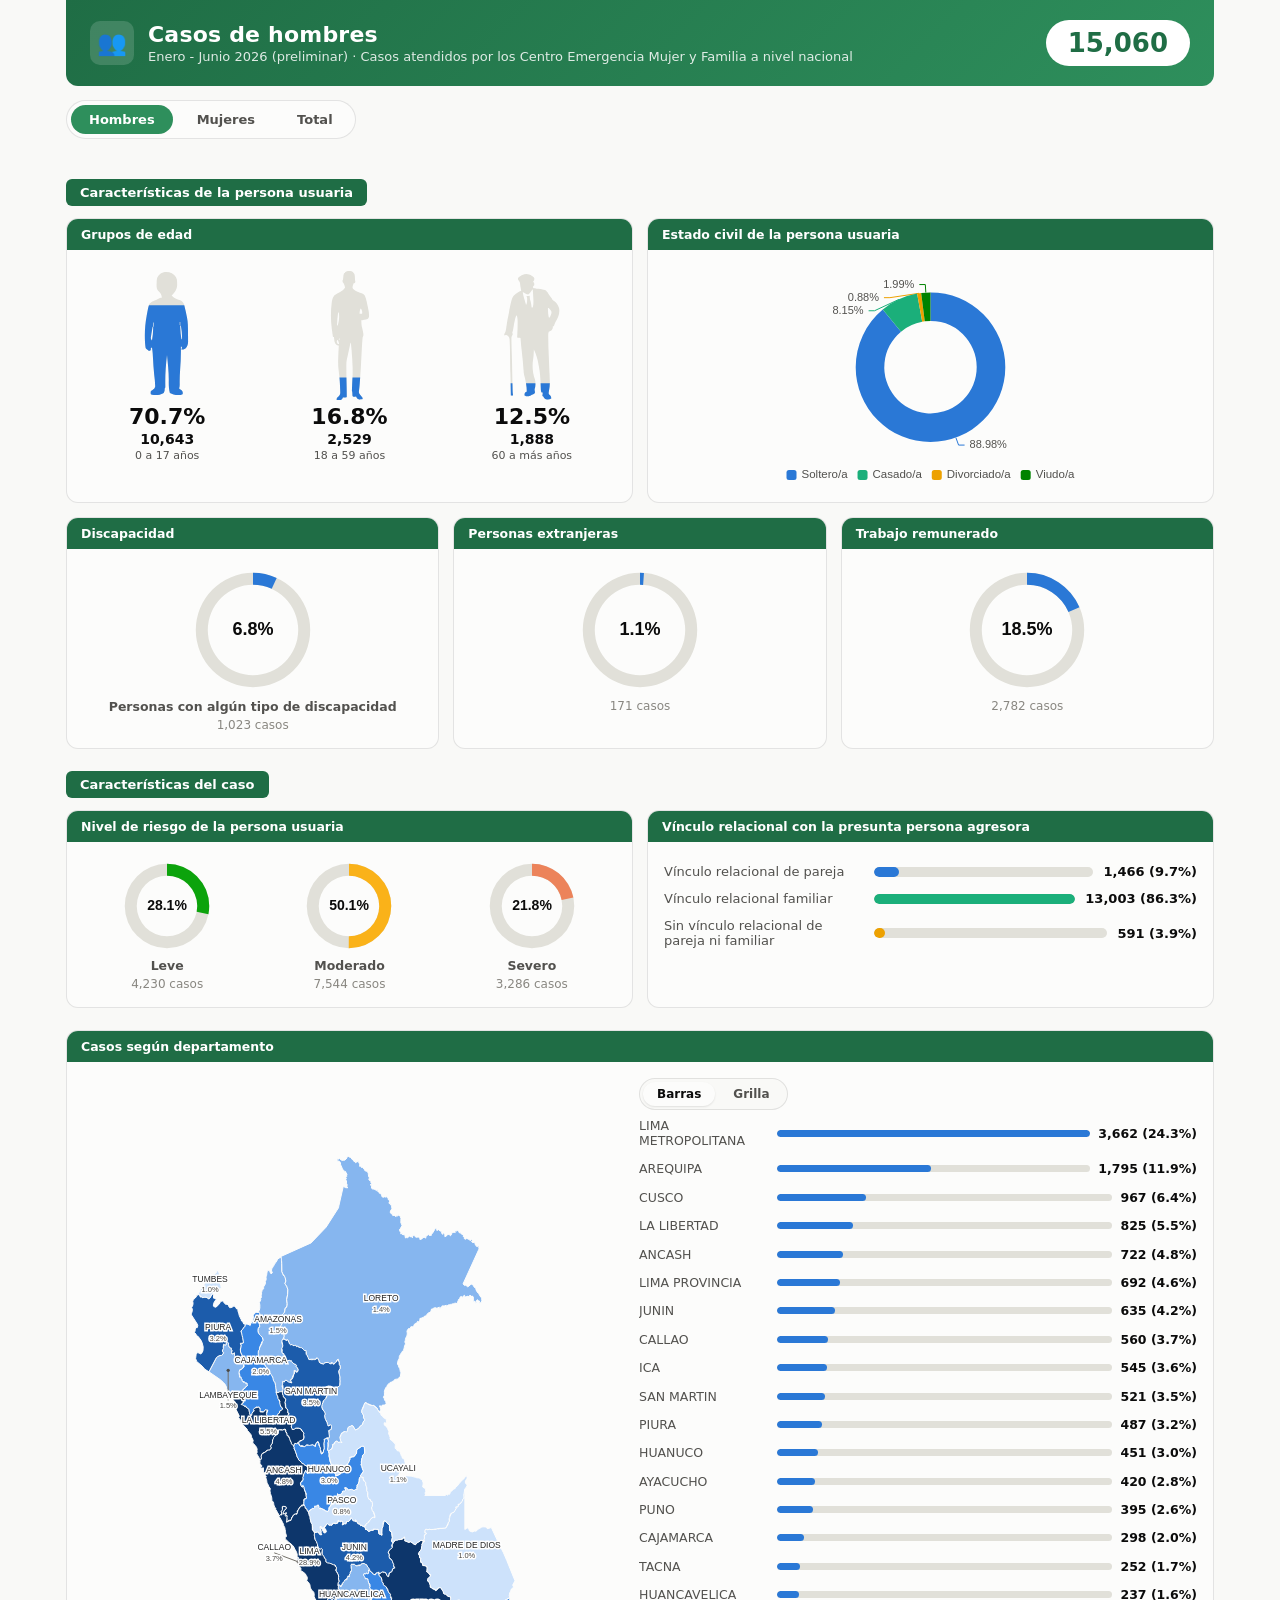
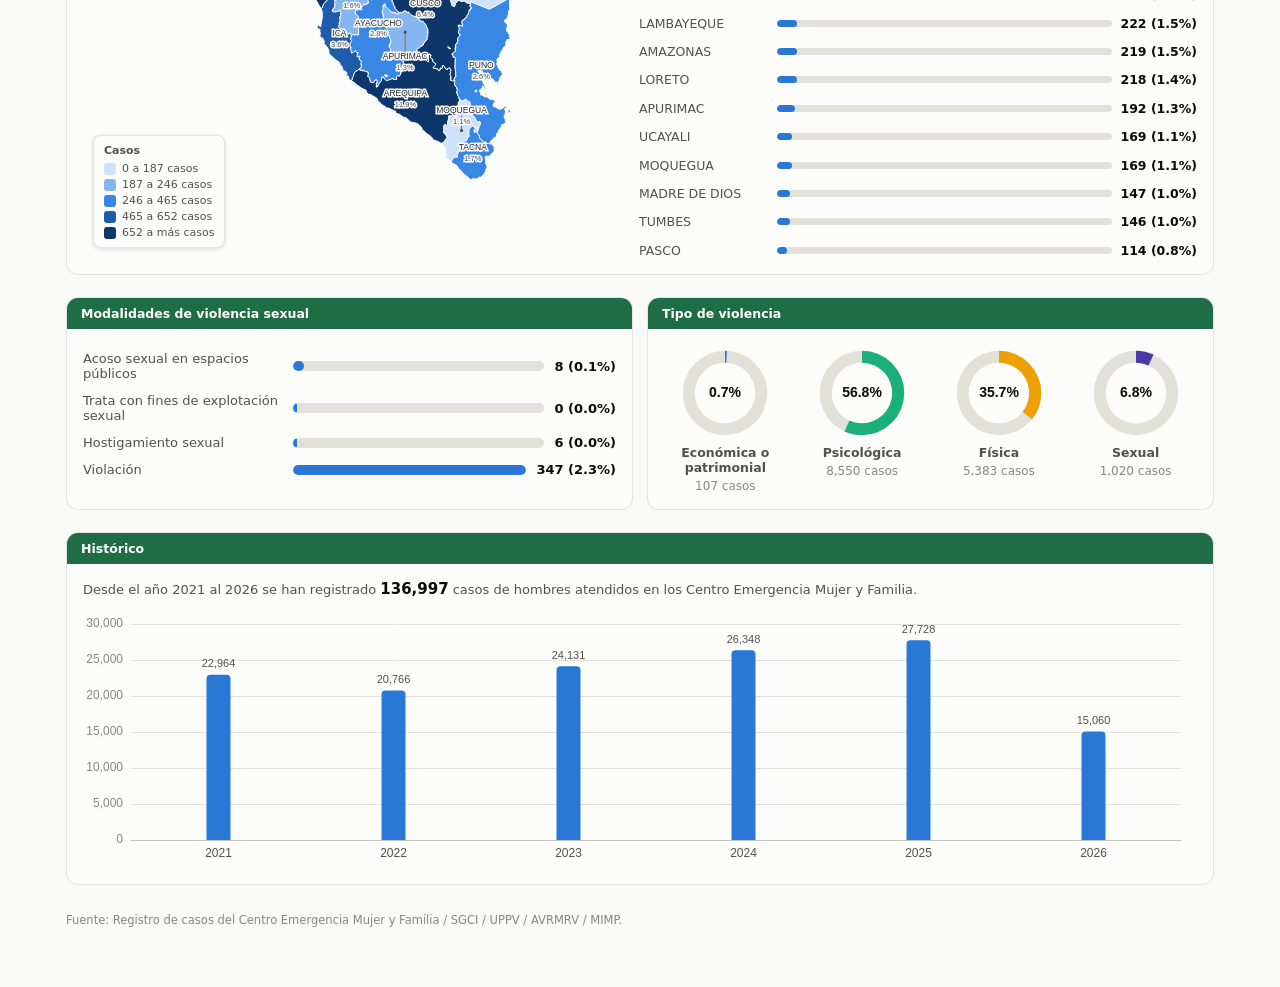
==== pagina/index.html @ 62e168fc "Publicar dashboard HTML" ====
<!doctype html>
<html lang="es">
<head>
<meta charset="utf-8" />
<meta name="viewport" content="width=device-width, initial-scale=1" />
<title>Casos atendidos por los Centro Emergencia Mujer y Familia</title>
<link rel="stylesheet" href="css/style.css" />
</head>
<body>
<div class="page">

  <header class="hero">
    <div class="hero-title-group">
      <div class="hero-icon">&#128101;</div>
      <div>
        <h1 class="hero-title" id="hero-title">Casos de hombres</h1>
        <p class="hero-subtitle" id="hero-subtitle">Enero - Junio 2026 (preliminar) &middot; Casos atendidos por los Centro Emergencia Mujer y Familia a nivel nacional</p>
      </div>
    </div>
    <div class="hero-total" id="hero-total">0</div>
  </header>

  <div class="tabs" role="tablist" aria-label="Sexo de la persona usuaria">
    <button class="tab-btn" role="tab" data-tab="hombres" aria-selected="true">Hombres</button>
    <button class="tab-btn" role="tab" data-tab="mujeres" aria-selected="false">Mujeres</button>
    <button class="tab-btn" role="tab" data-tab="total" aria-selected="false">Total</button>
  </div>

  <!-- Caracteristicas de la persona usuaria -->
  <div class="section-title">Caracter&iacute;sticas de la persona usuaria</div>
  <div class="grid grid-2">
    <div class="card-window">
      <div class="card-window-header">Grupos de edad</div>
      <div class="card-window-body">
        <div class="grid grid-3" id="edad-tiles"></div>
      </div>
    </div>
    <div class="card-window">
      <div class="card-window-header">Estado civil de la persona usuaria</div>
      <div class="card-window-body">
        <div id="estado-civil-host" style="width:100%;height:220px;"></div>
      </div>
    </div>
  </div>

  <div class="grid grid-3" style="margin-top:14px;">
    <div class="card-window">
      <div class="card-window-header">Discapacidad</div>
      <div class="card-window-body ring-card">
        <div class="ring-host" id="ring-discapacidad"></div>
        <div class="ring-label">Personas con alg&uacute;n tipo de discapacidad</div>
        <div class="ring-count" id="count-discapacidad"></div>
      </div>
    </div>
    <div class="card-window">
      <div class="card-window-header">Personas extranjeras</div>
      <div class="card-window-body ring-card">
        <div class="ring-host" id="ring-extranjero"></div>
        <div class="ring-count" id="count-extranjero"></div>
      </div>
    </div>
    <div class="card-window">
      <div class="card-window-header">Trabajo remunerado</div>
      <div class="card-window-body ring-card">
        <div class="ring-host" id="ring-trabaja"></div>
        <div class="ring-count" id="count-trabaja"></div>
      </div>
    </div>
  </div>

  <!-- Caracteristicas del caso -->
  <div class="section-title">Caracter&iacute;sticas del caso</div>
  <div class="grid grid-2">
    <div class="card-window">
      <div class="card-window-header">Nivel de riesgo de la persona usuaria</div>
      <div class="card-window-body">
        <div class="grid grid-3" id="riesgo-rings"></div>
      </div>
    </div>
    <div class="card-window">
      <div class="card-window-header">V&iacute;nculo relacional con la presunta persona agresora</div>
      <div class="card-window-body">
        <div id="vinculo-bars"></div>
      </div>
    </div>
  </div>

  <!-- Mapa -->
  <div class="card-window" style="margin-top:22px;">
    <div class="card-window-header">Casos seg&uacute;n departamento</div>
    <div class="card-window-body map-layout">
      <div class="map-host-wrap">
        <div class="map-host" id="map-host"></div>
        <div class="map-legend" id="map-legend">
          <div class="map-legend-title">Casos</div>
          <div class="map-legend-rows" id="map-legend-rows"></div>
        </div>
      </div>
      <div class="region-panel">
        <div class="view-toggle" role="tablist" aria-label="Vista de datos por regi&oacute;n">
          <button class="view-toggle-btn" role="tab" data-view="barras" aria-selected="true">Barras</button>
          <button class="view-toggle-btn" role="tab" data-view="grilla" aria-selected="false">Grilla</button>
        </div>
        <div class="region-bars" id="region-bars"></div>
        <div class="region-table-wrap" id="region-table-wrap" hidden>
          <table class="region-table">
            <thead><tr><th>Regi&oacute;n / CEM</th><th>Casos</th><th>%</th></tr></thead>
            <tbody id="region-table-body"></tbody>
          </table>
        </div>
      </div>
    </div>
  </div>

  <!-- Modalidades y tipo de violencia -->
  <div class="grid grid-2" style="margin-top:22px;">
    <div class="card-window">
      <div class="card-window-header">Modalidades de violencia sexual</div>
      <div class="card-window-body" id="modalidades-bars"></div>
    </div>
    <div class="card-window">
      <div class="card-window-header">Tipo de violencia</div>
      <div class="card-window-body">
        <div class="grid grid-4" id="tipo-violencia-rings"></div>
      </div>
    </div>
  </div>

  <!-- Historico -->
  <div class="card-window" style="margin-top:22px;">
    <div class="card-window-header">Hist&oacute;rico</div>
    <div class="card-window-body">
      <p class="historico-callout" id="historico-callout"></p>
      <div class="historico-host" id="historico-host"></div>
    </div>
  </div>

  <p class="footer">
    Fuente: Registro de casos del Centro Emergencia Mujer y Familia / SGCI / UPPV / AVRMRV / MIMP.
  </p>

</div>

<script src="lib/echarts.min.js" charset="utf-8"></script>
<script src="data/geodata.js" charset="utf-8"></script>
<script src="data/casos_data.js" charset="utf-8"></script>
<script src="assets/icons/icons.js" charset="utf-8"></script>
<script src="js/main.js" charset="utf-8"></script>
</body>
</html>
---- pagina/css/style.css ----
:root {
  --surface-1: #fcfcfb;
  --page-plane: #f9f9f7;
  --text-primary: #0b0b0b;
  --text-secondary: #52514e;
  --text-muted: #898781;
  --gridline: #e1e0d9;
  --baseline: #c3c2b7;
  --border: rgba(11, 11, 11, 0.1);

  --series-blue: #2a78d6;
  --series-blue-tint: #b7d3f6;
  --series-aqua: #1baf7a;
  --series-aqua-tint: #b9ecd9;
  --series-yellow: #eda100;
  --series-yellow-tint: #ffe9bd;
  --series-green: #008300;
  --series-violet: #4a3aa7;
  --series-violet-tint: #d9d4f3;
  --series-red: #e34948;
  --series-pink: #e87ba4;

  --status-good: #0ca30c;
  --status-good-tint: #cdeecd;
  --status-warning: #fab219;
  --status-warning-tint: #ffedc2;
  --status-serious: #ec835a;
  --status-serious-tint: #fbd9c9;

  --header-green-1: #1f6d45;
  --header-green-2: #2e8f5c;
  --header-pink-1: #9c2f5c;
  --header-pink-2: #c9487a;
  --theme-tint: #eaf3ee;

  --card-radius: 12px;
}

@media (prefers-color-scheme: dark) {
  :root {
    --surface-1: #1a1a19;
    --page-plane: #0d0d0d;
    --text-primary: #ffffff;
    --text-secondary: #c3c2b7;
    --text-muted: #898781;
    --gridline: #2c2c2a;
    --baseline: #383835;
    --border: rgba(255, 255, 255, 0.1);

    --series-blue: #3987e5;
    --series-aqua: #199e70;
    --series-yellow: #c98500;
    --series-green: #008300;
    --series-violet: #9085e9;
    --series-red: #e66767;
    --series-pink: #d55181;

    --status-good: #0ca30c;
    --status-warning: #fab219;
    --status-serious: #ec835a;
    --theme-tint: #12241c;
  }
}

* {
  box-sizing: border-box;
}

body {
  margin: 0;
  font-family: system-ui, -apple-system, "Segoe UI", sans-serif;
  background: var(--page-plane);
  color: var(--text-primary);
}

.page {
  max-width: 1180px;
  margin: 0 auto;
  padding: 0 16px 48px;
}

/* Pestana Mujeres: header, botones activos y titulos de seccion pasan de
   verde a rosado (mismo mecanismo que el relleno del pictograma). */
.page.tema-mujeres {
  --header-green-1: var(--header-pink-1);
  --header-green-2: var(--header-pink-2);
  --theme-tint: #fbebf1;
}

@media (prefers-color-scheme: dark) {
  .page.tema-mujeres {
    --theme-tint: #26141c;
  }
}

/* ---------- Header ---------- */

.hero {
  background: linear-gradient(135deg, var(--header-green-1), var(--header-green-2));
  color: #ffffff;
  border-radius: 0 0 var(--card-radius) var(--card-radius);
  padding: 20px 24px;
  display: flex;
  align-items: center;
  justify-content: space-between;
  gap: 16px;
  flex-wrap: wrap;
}

.hero-title-group {
  display: flex;
  align-items: center;
  gap: 14px;
}

.hero-icon {
  width: 44px;
  height: 44px;
  border-radius: 10px;
  background: rgba(255, 255, 255, 0.15);
  display: flex;
  align-items: center;
  justify-content: center;
  font-size: 24px;
  flex: none;
}

.hero-title {
  margin: 0;
  font-size: 22px;
  font-weight: 700;
  letter-spacing: 0.2px;
}

.hero-subtitle {
  margin: 2px 0 0;
  font-size: 13px;
  opacity: 0.85;
}

.hero-total {
  background: #ffffff;
  color: var(--header-green-1);
  border-radius: 999px;
  padding: 10px 22px;
  font-size: 26px;
  font-weight: 800;
  line-height: 1;
  font-variant-numeric: normal;
}

/* ---------- Tabs ---------- */

.tabs {
  display: flex;
  gap: 6px;
  margin: 14px 0 18px;
  background: var(--surface-1);
  border: 1px solid var(--border);
  border-radius: 999px;
  padding: 4px;
  width: fit-content;
  flex-wrap: wrap;
}

/* Segunda fila de pestanas (tematica), justo debajo de la de sexo. */
.theme-tabs {
  margin-top: -6px;
  margin-bottom: 0;
}

/* Marco con fondo propio para el contenido de las pestanas de tematica --
   asi cambiar de pestana se siente como cambiar de contenido DENTRO de una
   misma tarjeta, en vez de saltar entre secciones sueltas sobre el fondo
   de la pagina. */
.theme-content-frame {
  background: var(--theme-tint);
  border: 1px solid var(--border);
  border-top: 3px solid var(--header-green-1);
  border-radius: 0 var(--card-radius) var(--card-radius) var(--card-radius);
  padding: 18px;
  margin-bottom: 18px;
}

.tab-btn {
  border: none;
  background: transparent;
  color: var(--text-secondary);
  font-size: 13px;
  font-weight: 600;
  padding: 7px 18px;
  border-radius: 999px;
  cursor: pointer;
  font-family: inherit;
}

.tab-btn[aria-selected="true"] {
  background: var(--header-green-2);
  color: #ffffff;
}

/* ---------- Section / card scaffolding ---------- */

.section-title {
  font-size: 13px;
  font-weight: 700;
  color: #ffffff;
  background: var(--header-green-1);
  padding: 6px 14px;
  border-radius: 6px;
  display: inline-block;
  margin: 22px 0 12px;
}

.card {
  background: var(--surface-1);
  border: 1px solid var(--border);
  border-radius: var(--card-radius);
  padding: 16px;
}

/* Tarjeta "ventana": barra de titulo de color a todo el ancho arriba,
   contenido abajo -- mismo verde/rosa de tema que el resto de la pagina
   (var(--header-green-1) ya responde a .tema-mujeres). */
.card-window {
  background: var(--surface-1);
  border: 1px solid var(--border);
  border-radius: var(--card-radius);
  overflow: hidden;
  display: flex;
  flex-direction: column;
}

.card-window-header {
  flex: none;
  background: var(--header-green-1);
  color: #ffffff;
  font-size: 12.5px;
  font-weight: 700;
  padding: 8px 14px;
  display: flex;
  align-items: center;
  justify-content: space-between;
  gap: 10px;
}

.card-window-btn {
  flex: none;
  border: 1px solid rgba(255, 255, 255, 0.6);
  background: rgba(255, 255, 255, 0.12);
  color: #ffffff;
  font-size: 11px;
  font-weight: 600;
  padding: 3px 10px;
  border-radius: 999px;
  cursor: pointer;
  font-family: inherit;
  white-space: nowrap;
}

.card-window-btn:hover {
  background: rgba(255, 255, 255, 0.25);
}

.card-window-body {
  flex: 1;
  padding: 16px;
}

.grid {
  display: grid;
  gap: 14px;
}

.grid-3 {
  /* Columnas fijas (no auto-fit): 3 anillos siempre en una sola fila, sin
     importar si la tarjeta es angosta -- antes "Nivel de riesgo" (en una
     tarjeta angosta) partia sus 3 anillos en 2+1, distinto a como se ve
     esta misma fila cuando la tarjeta es ancha. */
  grid-template-columns: repeat(3, 1fr);
}

.grid-2 {
  grid-template-columns: repeat(auto-fit, minmax(320px, 1fr));
  /* stretch (default): con los anillos ya en una sola fila, el contenido de
     cada par de tarjetas queda parecido en alto, asi que se pueden igualar
     sin dejar un vacio grande -- los bordes quedan alineados. */
}

.grid-4 {
  /* Idem grid-3: 4 anillos siempre en una sola fila. */
  grid-template-columns: repeat(4, 1fr);
}

/* Las 3 tarjetas de edad siempre en una sola fila -- con auto-fit, a un
   ancho angosto podian pasar a 2 filas y la tarjeta-pictograma (mas alta
   que el circulo+emoji) descuadraba todo el grupo. */
#edad-tiles {
  grid-template-columns: repeat(3, 1fr);
}

/* ---------- Stat tile (edad) ---------- */

.stat-tile {
  text-align: center;
  display: flex;
  flex-direction: column;
  align-items: center;
  gap: 6px;
}

.stat-tile-icon {
  width: 40px;
  height: 40px;
  border-radius: 50%;
  background: var(--series-red);
  color: #fff;
  display: flex;
  align-items: center;
  justify-content: center;
  font-size: 18px;
  overflow: hidden;
}

.stat-tile-icon svg {
  width: 62%;
  height: 62%;
  display: block;
}

.stat-tile-value {
  font-size: 22px;
  font-weight: 700;
}

.stat-tile-label {
  font-size: 12px;
  color: var(--text-secondary);
}

.stat-tile-pct {
  font-size: 12px;
  color: var(--text-muted);
}

/* ---------- Pictograma (silueta rellena por porcentaje) ---------- */

.pictogram-tile {
  display: flex;
  flex-direction: column;
  align-items: center;
  gap: 2px;
}

.pictogram-icon {
  width: 64px;
  height: 134px;
  display: flex;
  align-items: center;
  justify-content: center;
  font-size: 40px;
}

.pictogram-icon svg {
  width: 100%;
  height: 100%;
  display: block;
}

.pictogram-pct {
  font-size: 22px;
  font-weight: 700;
  color: var(--text-primary);
  margin-top: 2px;
}

.pictogram-count {
  font-size: 14px;
  font-weight: 600;
  color: var(--text-primary);
}

.pictogram-label {
  font-size: 11px;
  color: var(--text-secondary);
  text-align: center;
}

/* ---------- Ring (echarts gauge host) ---------- */

.ring-card {
  display: flex;
  flex-direction: column;
  align-items: center;
  gap: 4px;
  text-align: center;
}

.ring-host {
  width: 130px;
  height: 130px;
}

/* Variante mas chica: para grupos de 3/4 anillos en tarjetas angostas
   (Nivel de riesgo, Tipo de violencia), donde 130px no entrarian los 3-4
   en una sola fila con margen decente. */
.ring-host-sm {
  width: 96px;
  height: 96px;
}

.ring-label {
  font-size: 12.5px;
  color: var(--text-secondary);
  font-weight: 600;
}

.ring-count {
  font-size: 12px;
  color: var(--text-muted);
}

/* ---------- Bar rows (HTML meters) ---------- */

.bar-row {
  display: grid;
  grid-template-columns: 200px 1fr auto;
  align-items: center;
  gap: 10px;
  padding: 6px 0;
  font-size: 13px;
}

.bar-row-label {
  color: var(--text-secondary);
}

.bar-track {
  height: 10px;
  background: var(--gridline);
  border-radius: 5px;
  overflow: hidden;
}

.bar-fill {
  height: 100%;
  border-radius: 5px;
}

.bar-row-value {
  white-space: nowrap;
  color: var(--text-primary);
  font-weight: 600;
  font-variant-numeric: tabular-nums;
}

/* ---------- Map + regiones (barras/grilla) ---------- */

.map-layout {
  display: grid;
  /* Peru es mas alto que ancho (bbox ancho/alto ~ 0.69); el alto de
     .map-host-wrap se ajusta a la misma proporcion para que el mapa llene
     la tarjeta sin huecos ni verse angosto. */
  grid-template-columns: minmax(300px, 540px) 1fr;
  gap: 16px;
}

@media (max-width: 760px) {
  .map-layout {
    grid-template-columns: 1fr;
  }
}

.map-host-wrap {
  position: relative;
  width: 100%;
  height: 780px;
  border-radius: 8px;
  overflow: hidden;
}

.map-host {
  width: 100%;
  height: 100%;
}

.map-legend {
  position: absolute;
  left: 10px;
  bottom: 10px;
  z-index: 1;
  background: var(--surface-1);
  border: 1px solid var(--border);
  border-radius: 8px;
  padding: 8px 10px;
  font-size: 11px;
  color: var(--text-secondary);
  box-shadow: 0 1px 4px rgba(11, 11, 11, 0.15);
}

.map-legend-title {
  font-weight: 600;
  margin-bottom: 5px;
}

.map-legend-rows {
  display: flex;
  flex-direction: column;
  gap: 3px;
}

.map-legend-row {
  display: flex;
  align-items: center;
  gap: 6px;
  font-variant-numeric: tabular-nums;
  white-space: nowrap;
}

.map-legend-swatch {
  width: 12px;
  height: 12px;
  border-radius: 3px;
  flex: none;
}


.region-panel {
  display: flex;
  flex-direction: column;
  gap: 8px;
  min-width: 0;
}

.view-toggle {
  display: flex;
  gap: 4px;
  background: var(--page-plane);
  border: 1px solid var(--border);
  border-radius: 999px;
  padding: 3px;
  width: fit-content;
}

.view-toggle-btn {
  border: none;
  background: transparent;
  color: var(--text-secondary);
  font-size: 12px;
  font-weight: 600;
  padding: 5px 14px;
  border-radius: 999px;
  cursor: pointer;
  font-family: inherit;
}

.view-toggle-btn[aria-selected="true"] {
  background: var(--surface-1);
  color: var(--text-primary);
  box-shadow: 0 1px 2px var(--border);
}

.region-bars,
.region-table-wrap {
  flex: 1;
  min-height: 0;
  overflow-y: auto;
}

.region-bars {
  display: flex;
  flex-direction: column;
  justify-content: space-between;
}

.region-bars[hidden] {
  display: none;
}

.region-bars .bar-row {
  grid-template-columns: 130px 1fr auto;
  padding: 0;
  font-size: 12.5px;
  gap: 8px;
}

.region-bars .bar-track {
  height: 7px;
}

.region-table {
  width: 100%;
  height: 100%;
  border-collapse: collapse;
  font-size: 12.5px;
}

.region-table tbody {
  display: table-row-group;
}

.region-table th {
  text-align: left;
  color: var(--text-muted);
  font-weight: 600;
  padding: 4px 6px;
  border-bottom: 1px solid var(--gridline);
  position: sticky;
  top: 0;
  background: var(--surface-1);
}

.region-table td {
  padding: 7px 6px;
  border-bottom: 1px solid var(--gridline);
  font-variant-numeric: tabular-nums;
}

.region-table td:first-child {
  font-variant-numeric: normal;
}

.region-table tbody tr:hover {
  background: var(--page-plane);
}

/* ---------- Historico ---------- */

.historico-callout {
  font-size: 13px;
  color: var(--text-secondary);
  margin: 0 0 10px;
}

.historico-callout strong {
  color: var(--text-primary);
  font-size: 15px;
}

.historico-host {
  width: 100%;
  height: 260px;
}

/* ---------- Footer ---------- */

.footer {
  margin-top: 28px;
  font-size: 11.5px;
  color: var(--text-muted);
}

.footer a {
  color: var(--text-muted);
}

/* ---------- Modal "ver mas" ---------- */

.modal-backdrop {
  position: fixed;
  inset: 0;
  background: rgba(11, 11, 11, 0.55);
  display: flex;
  align-items: center;
  justify-content: center;
  padding: 24px;
  z-index: 100;
}

.modal-backdrop[hidden] {
  display: none;
}

.modal-box {
  background: var(--surface-1);
  border-radius: var(--card-radius);
  width: min(880px, 100%);
  max-height: min(760px, 90vh);
  display: flex;
  flex-direction: column;
  overflow: hidden;
  box-shadow: 0 8px 32px rgba(11, 11, 11, 0.35);
}

.modal-header {
  flex: none;
  background: var(--header-green-1);
  color: #ffffff;
  padding: 12px 18px;
  display: flex;
  align-items: center;
  justify-content: space-between;
  gap: 12px;
}

.modal-header-title {
  font-size: 14.5px;
  font-weight: 700;
}

.modal-close {
  flex: none;
  border: none;
  background: rgba(255, 255, 255, 0.15);
  color: #ffffff;
  width: 26px;
  height: 26px;
  border-radius: 50%;
  cursor: pointer;
  font-size: 15px;
  line-height: 1;
}

.modal-close:hover {
  background: rgba(255, 255, 255, 0.3);
}

.modal-body {
  flex: 1;
  overflow-y: auto;
  padding: 18px;
}

.modal-body h4 {
  font-size: 12.5px;
  font-weight: 700;
  color: var(--text-secondary);
  margin: 0 0 8px;
}

.modal-cols {
  display: grid;
  grid-template-columns: repeat(auto-fit, minmax(300px, 1fr));
  gap: 20px;
}

/* Interpretacion generada a partir de los datos, debajo de cada grafico --
   se recalcula en cada render, nunca es texto fijo. */
.chart-insight {
  font-size: 11.5px;
  line-height: 1.4;
  color: var(--text-secondary);
  margin: 8px 0 0;
  padding-top: 8px;
  border-top: 1px solid var(--gridline);
}

.chart-insight strong {
  color: var(--text-primary);
}

/* ---------- v2: nuevas secciones (perfil agresor, seguro, etc.) ---------- */

.stat-inline-row {
  display: flex;
  align-items: baseline;
  justify-content: space-between;
  padding: 5px 0;
  border-bottom: 1px solid var(--gridline);
  font-size: 13px;
}

.stat-inline-row:last-child {
  border-bottom: none;
}

.stat-inline-label {
  color: var(--text-secondary);
}

.stat-inline-value {
  font-weight: 700;
  color: var(--text-primary);
  font-variant-numeric: tabular-nums;
}
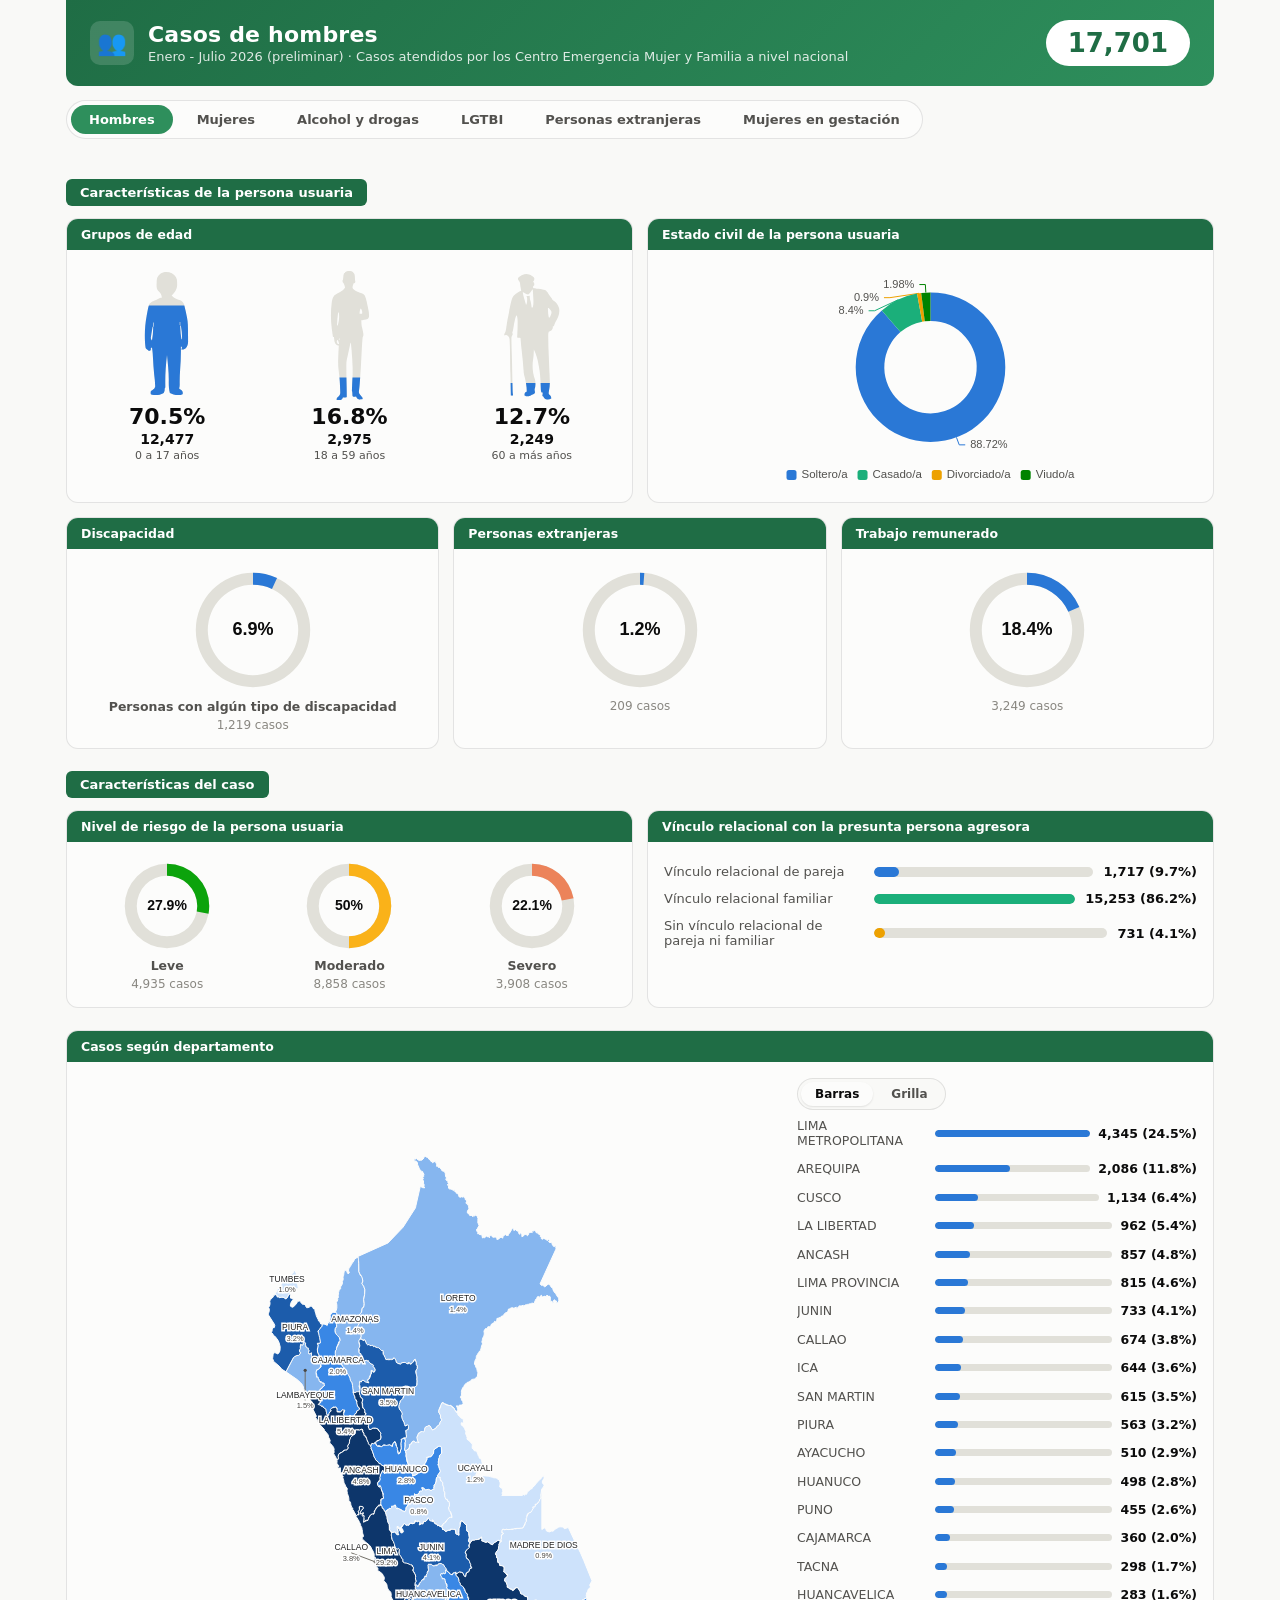
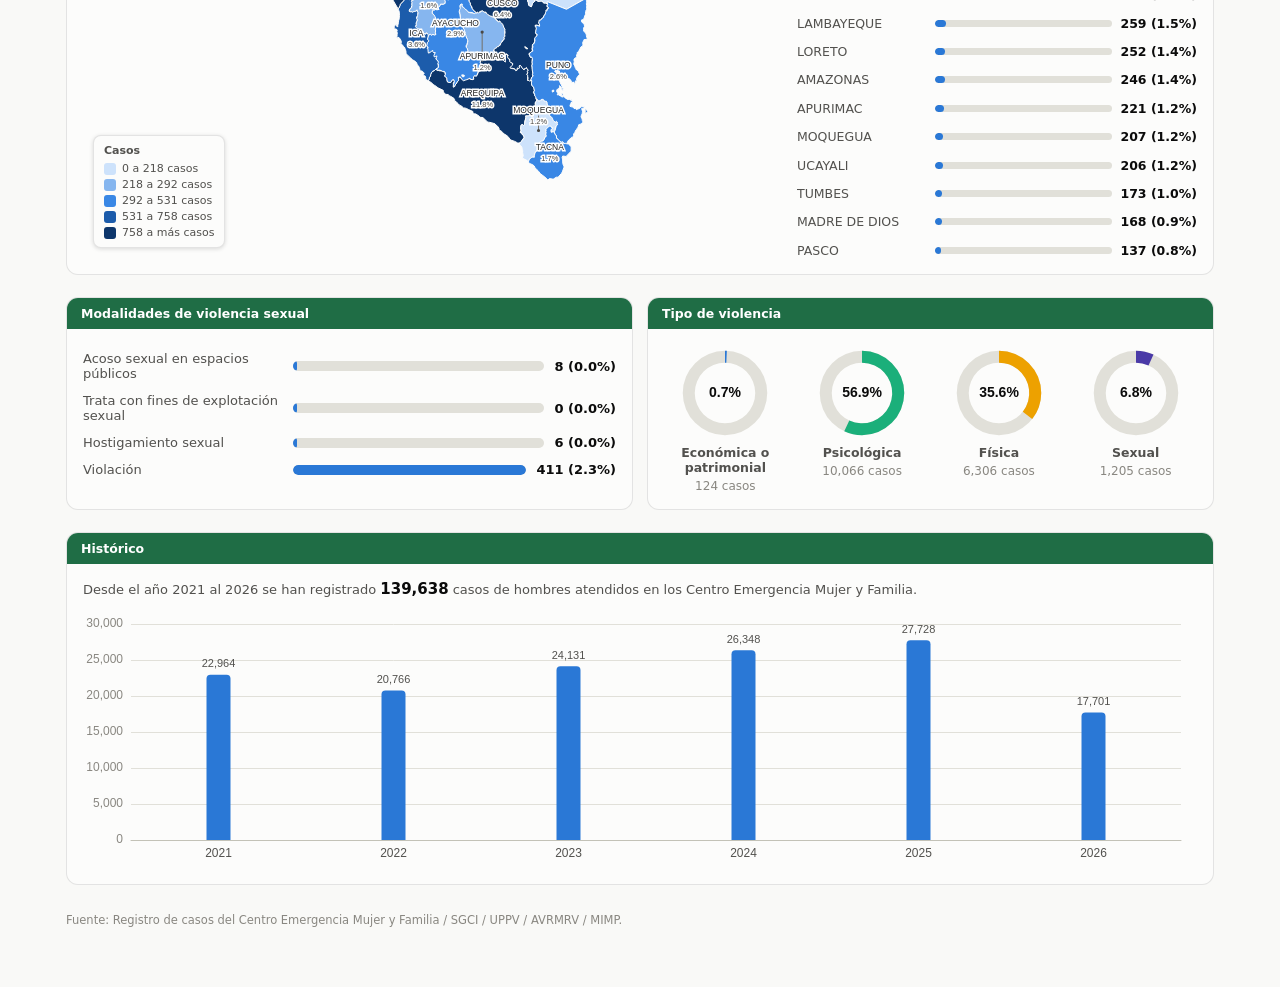
==== commit 73ed8873: "pendiente reubicaciones" ====
--- a/pagina/index.html
+++ b/pagina/index.html
@@ -5,26 +5,35 @@
 <meta name="viewport" content="width=device-width, initial-scale=1" />
 <title>Casos atendidos por los Centro Emergencia Mujer y Familia</title>
 <link rel="stylesheet" href="css/style.css" />
+<link rel="stylesheet" href="css/alcohol.css" />
+<link rel="stylesheet" href="css/lgtbi.css" />
+<link rel="stylesheet" href="css/extranjeras.css" />
+<link rel="stylesheet" href="css/gestantes.css" />
 </head>
 <body>
-<div class="page">
+<div class="page version-v1">
 
   <header class="hero">
     <div class="hero-title-group">
       <div class="hero-icon">&#128101;</div>
       <div>
         <h1 class="hero-title" id="hero-title">Casos de hombres</h1>
-        <p class="hero-subtitle" id="hero-subtitle">Enero - Junio 2026 (preliminar) &middot; Casos atendidos por los Centro Emergencia Mujer y Familia a nivel nacional</p>
+        <p class="hero-subtitle" id="hero-subtitle">Enero - Julio 2026 (preliminar) &middot; Casos atendidos por los Centro Emergencia Mujer y Familia a nivel nacional</p>
       </div>
     </div>
     <div class="hero-total" id="hero-total">0</div>
   </header>
 
-  <div class="tabs" role="tablist" aria-label="Sexo de la persona usuaria">
+  <div class="tabs" role="tablist" aria-label="Grupo de análisis">
     <button class="tab-btn" role="tab" data-tab="hombres" aria-selected="true">Hombres</button>
     <button class="tab-btn" role="tab" data-tab="mujeres" aria-selected="false">Mujeres</button>
-    <button class="tab-btn" role="tab" data-tab="total" aria-selected="false">Total</button>
+    <button class="tab-btn" role="tab" data-tab="alcohol_drogas" aria-selected="false">Alcohol y drogas</button>
+    <button class="tab-btn" role="tab" data-tab="lgtbi" aria-selected="false">LGTBI</button>
+    <button class="tab-btn" role="tab" data-tab="extranjeras" aria-selected="false">Personas extranjeras</button>
+    <button class="tab-btn" role="tab" data-tab="gestantes" aria-selected="false">Mujeres en gestaci&oacute;n</button>
   </div>
+
+  <div id="standard-dashboard">
 
   <!-- Caracteristicas de la persona usuaria -->
   <div class="section-title">Caracter&iacute;sticas de la persona usuaria</div>
@@ -135,6 +144,16 @@
     </div>
   </div>
 
+  </div><!-- /#standard-dashboard -->
+
+  <section id="alcohol-dashboard" class="alcohol-dashboard" hidden aria-label="Agresor bajo los efectos del alcohol y drogas"></section>
+
+  <section id="lgtbi-dashboard" class="lgtbi-dashboard" hidden aria-label="Casos de personas LGBTI"></section>
+
+  <section id="extranjeras-dashboard" class="extranjeras-dashboard" hidden aria-label="Casos de personas extranjeras"></section>
+
+  <section id="gestantes-dashboard" class="gestantes-dashboard" hidden aria-label="Casos de mujeres en estado de gestacion"></section>
+
   <p class="footer">
     Fuente: Registro de casos del Centro Emergencia Mujer y Familia / SGCI / UPPV / AVRMRV / MIMP.
   </p>
@@ -145,6 +164,12 @@
 <script src="data/geodata.js" charset="utf-8"></script>
 <script src="data/casos_data.js" charset="utf-8"></script>
 <script src="assets/icons/icons.js" charset="utf-8"></script>
+<script src="js/historico_mensual.js" charset="utf-8"></script>
+<script src="js/map_labels.js" charset="utf-8"></script>
+<script src="js/alcohol.js" charset="utf-8"></script>
+<script src="js/lgtbi.js" charset="utf-8"></script>
+<script src="js/extranjeras.js" charset="utf-8"></script>
+<script src="js/gestantes.js" charset="utf-8"></script>
 <script src="js/main.js" charset="utf-8"></script>
 </body>
 </html>
--- a/pagina/css/style.css
+++ b/pagina/css/style.css
@@ -31,7 +31,6 @@
   --header-green-2: #2e8f5c;
   --header-pink-1: #9c2f5c;
   --header-pink-2: #c9487a;
-  --theme-tint: #eaf3ee;
 
   --card-radius: 12px;
 }
@@ -58,7 +57,6 @@
     --status-good: #0ca30c;
     --status-warning: #fab219;
     --status-serious: #ec835a;
-    --theme-tint: #12241c;
   }
 }
 
@@ -84,13 +82,6 @@
 .page.tema-mujeres {
   --header-green-1: var(--header-pink-1);
   --header-green-2: var(--header-pink-2);
-  --theme-tint: #fbebf1;
-}
-
-@media (prefers-color-scheme: dark) {
-  .page.tema-mujeres {
-    --theme-tint: #26141c;
-  }
 }
 
 /* ---------- Header ---------- */
@@ -163,25 +154,6 @@
   flex-wrap: wrap;
 }
 
-/* Segunda fila de pestanas (tematica), justo debajo de la de sexo. */
-.theme-tabs {
-  margin-top: -6px;
-  margin-bottom: 0;
-}
-
-/* Marco con fondo propio para el contenido de las pestanas de tematica --
-   asi cambiar de pestana se siente como cambiar de contenido DENTRO de una
-   misma tarjeta, en vez de saltar entre secciones sueltas sobre el fondo
-   de la pagina. */
-.theme-content-frame {
-  background: var(--theme-tint);
-  border: 1px solid var(--border);
-  border-top: 3px solid var(--header-green-1);
-  border-radius: 0 var(--card-radius) var(--card-radius) var(--card-radius);
-  padding: 18px;
-  margin-bottom: 18px;
-}
-
 .tab-btn {
   border: none;
   background: transparent;
@@ -454,15 +426,12 @@
   font-variant-numeric: tabular-nums;
 }
 
-/* ---------- Map + regiones (barras/grilla) ---------- */
+/* ---------- Mapa + regiones (barras/grilla) ---------- */
 
 .map-layout {
   display: grid;
-  /* Peru es mas alto que ancho (bbox ancho/alto ~ 0.69); el alto de
-     .map-host-wrap se ajusta a la misma proporcion para que el mapa llene
-     la tarjeta sin huecos ni verse angosto. */
-  grid-template-columns: minmax(300px, 540px) 1fr;
-  gap: 16px;
+  grid-template-columns: 1fr 400px;
+  gap: 20px;
 }
 
 @media (max-width: 760px) {
@@ -524,7 +493,6 @@
   flex: none;
 }
 
-
 .region-panel {
   display: flex;
   flex-direction: column;
@@ -588,6 +556,10 @@
   height: 7px;
 }
 
+.region-table-wrap[hidden] {
+  display: none;
+}
+
 .region-table {
   width: 100%;
   height: 100%;
@@ -653,123 +625,3 @@
 .footer a {
   color: var(--text-muted);
 }
-
-/* ---------- Modal "ver mas" ---------- */
-
-.modal-backdrop {
-  position: fixed;
-  inset: 0;
-  background: rgba(11, 11, 11, 0.55);
-  display: flex;
-  align-items: center;
-  justify-content: center;
-  padding: 24px;
-  z-index: 100;
-}
-
-.modal-backdrop[hidden] {
-  display: none;
-}
-
-.modal-box {
-  background: var(--surface-1);
-  border-radius: var(--card-radius);
-  width: min(880px, 100%);
-  max-height: min(760px, 90vh);
-  display: flex;
-  flex-direction: column;
-  overflow: hidden;
-  box-shadow: 0 8px 32px rgba(11, 11, 11, 0.35);
-}
-
-.modal-header {
-  flex: none;
-  background: var(--header-green-1);
-  color: #ffffff;
-  padding: 12px 18px;
-  display: flex;
-  align-items: center;
-  justify-content: space-between;
-  gap: 12px;
-}
-
-.modal-header-title {
-  font-size: 14.5px;
-  font-weight: 700;
-}
-
-.modal-close {
-  flex: none;
-  border: none;
-  background: rgba(255, 255, 255, 0.15);
-  color: #ffffff;
-  width: 26px;
-  height: 26px;
-  border-radius: 50%;
-  cursor: pointer;
-  font-size: 15px;
-  line-height: 1;
-}
-
-.modal-close:hover {
-  background: rgba(255, 255, 255, 0.3);
-}
-
-.modal-body {
-  flex: 1;
-  overflow-y: auto;
-  padding: 18px;
-}
-
-.modal-body h4 {
-  font-size: 12.5px;
-  font-weight: 700;
-  color: var(--text-secondary);
-  margin: 0 0 8px;
-}
-
-.modal-cols {
-  display: grid;
-  grid-template-columns: repeat(auto-fit, minmax(300px, 1fr));
-  gap: 20px;
-}
-
-/* Interpretacion generada a partir de los datos, debajo de cada grafico --
-   se recalcula en cada render, nunca es texto fijo. */
-.chart-insight {
-  font-size: 11.5px;
-  line-height: 1.4;
-  color: var(--text-secondary);
-  margin: 8px 0 0;
-  padding-top: 8px;
-  border-top: 1px solid var(--gridline);
-}
-
-.chart-insight strong {
-  color: var(--text-primary);
-}
-
-/* ---------- v2: nuevas secciones (perfil agresor, seguro, etc.) ---------- */
-
-.stat-inline-row {
-  display: flex;
-  align-items: baseline;
-  justify-content: space-between;
-  padding: 5px 0;
-  border-bottom: 1px solid var(--gridline);
-  font-size: 13px;
-}
-
-.stat-inline-row:last-child {
-  border-bottom: none;
-}
-
-.stat-inline-label {
-  color: var(--text-secondary);
-}
-
-.stat-inline-value {
-  font-weight: 700;
-  color: var(--text-primary);
-  font-variant-numeric: tabular-nums;
-}
--- a/pagina/css/alcohol.css
+++ b/pagina/css/alcohol.css
@@ -0,0 +1,42 @@
+.alcohol-dashboard[hidden] { display: none; }
+.theme-tabs[hidden], .theme-bar[hidden], .theme-content-frame[hidden] { display: none !important; }
+.page.tema-alcohol {
+  --header-green-1: #174f91;
+  --header-green-2: #2a78d6;
+  --theme-tint: #eaf3ff;
+}
+@media (prefers-color-scheme: dark) {
+  .page.tema-alcohol { --theme-tint: #101f34; }
+}
+.alcohol-dashboard { margin-top: 22px; }
+.version-v2 .alcohol-dashboard { background: var(--theme-tint); border: 1px solid var(--border); border-radius: var(--card-radius); padding: 18px; }
+.alcohol-intro { margin: 0 0 16px; color: var(--text-secondary); font-size: 14px; }
+.alcohol-download { display: inline-block; margin: 0 0 16px; padding: 8px 14px; border-radius: 999px; background: var(--header-green-2); color: #fff; text-decoration: none; font-size: 12px; font-weight: 700; }
+.alcohol-summary, .alcohol-grid { display: grid; gap: 14px; }
+.alcohol-summary { grid-template-columns: repeat(3, minmax(0, 1fr)); }
+.alcohol-grid { grid-template-columns: repeat(2, minmax(0, 1fr)); margin-top: 18px; }
+.alcohol-stat { text-align: center; padding: 18px 12px; }
+.alcohol-stat strong { display: block; font-size: clamp(24px, 4vw, 38px); color: var(--header-green-1); }
+.alcohol-stat span { display: block; margin-top: 4px; color: var(--text-secondary); font-size: 13px; }
+.alcohol-summary .card-window-body { display: flex; align-items: center; justify-content: center; }
+.alcohol-chart { width: 100%; height: 300px; }
+.alcohol-picto-row { display: flex; flex-wrap: wrap; gap: 24px; margin-bottom: 8px; }
+.alcohol-picto-group { flex: 1; min-width: 220px; }
+.alcohol-picto-group-label { font-size: 13px; font-weight: 700; color: var(--header-green-1); margin-bottom: 10px; text-align: center; }
+.alcohol-bars { display: flex; flex-direction: column; gap: 9px; }
+.alcohol-bar { display: grid; grid-template-columns: minmax(120px, 1fr) 2fr auto; gap: 9px; align-items: center; font-size: 12px; }
+.alcohol-bar-track { height: 9px; border-radius: 9px; background: var(--page-plane); overflow: hidden; }
+.alcohol-bar-fill { height: 100%; border-radius: inherit; background: var(--header-green-2); }
+.alcohol-table-wrap { overflow: auto; max-height: 390px; margin-top: 12px; }
+.alcohol-table { width: 100%; border-collapse: collapse; font-size: 12px; }
+.alcohol-table th, .alcohol-table td { padding: 7px 8px; border: 1px solid var(--gridline); text-align: right; white-space: nowrap; }
+.alcohol-table th:first-child, .alcohol-table td:first-child { text-align: left; }
+.alcohol-table th { background: var(--page-plane); color: var(--text-secondary); position: sticky; top: 0; }
+.alcohol-wide { grid-column: 1 / -1; }
+.alcohol-note { color: var(--text-muted); font-size: 11px; margin: 8px 0 0; }
+.alcohol-dashboard .section-title { background: var(--header-green-1); }
+@media (max-width: 800px) {
+  .alcohol-summary, .alcohol-grid { grid-template-columns: 1fr; }
+  .alcohol-wide { grid-column: auto; }
+  .alcohol-bar { grid-template-columns: minmax(100px, 1fr) 1.4fr auto; }
+}
--- a/pagina/css/lgtbi.css
+++ b/pagina/css/lgtbi.css
@@ -0,0 +1,31 @@
+.lgtbi-dashboard[hidden] { display: none; }
+.page.tema-lgtbi {
+  --header-green-1: #6a3fa0;
+  --header-green-2: #8a5cc4;
+  --theme-tint: #f3edfb;
+}
+@media (prefers-color-scheme: dark) {
+  .page.tema-lgtbi { --theme-tint: #241a34; }
+}
+.lgtbi-dashboard { margin-top: 22px; }
+.version-v2 .lgtbi-dashboard { background: var(--theme-tint); border: 1px solid var(--border); border-radius: var(--card-radius); padding: 18px; }
+.lgtbi-intro { margin: 0 0 16px; color: var(--text-secondary); font-size: 14px; }
+.lgtbi-download { display: inline-block; margin: 0 0 16px; padding: 8px 14px; border-radius: 999px; background: var(--header-green-2); color: #fff; text-decoration: none; font-size: 12px; font-weight: 700; }
+.lgtbi-grid { display: grid; grid-template-columns: repeat(2, minmax(0, 1fr)); gap: 14px; margin-top: 18px; }
+.lgtbi-stat { text-align: center; padding: 18px 12px; }
+.lgtbi-stat strong { display: block; font-size: clamp(24px, 4vw, 38px); color: var(--header-green-1); }
+.lgtbi-stat span { display: block; margin-top: 4px; color: var(--text-secondary); font-size: 13px; }
+.lgtbi-sexo-resumen { display: flex; gap: 12px; }
+.lgtbi-sexo-resumen .lgtbi-stat { flex: 1; }
+.lgtbi-chart { width: 100%; height: 300px; }
+.lgtbi-bars { display: flex; flex-direction: column; gap: 9px; }
+.lgtbi-bar { display: grid; grid-template-columns: minmax(120px, 1fr) 2fr auto; gap: 9px; align-items: center; font-size: 12px; }
+.lgtbi-bar-track { height: 9px; border-radius: 9px; background: var(--page-plane); overflow: hidden; }
+.lgtbi-bar-fill { height: 100%; border-radius: inherit; background: var(--header-green-2); }
+.lgtbi-note { color: var(--text-muted); font-size: 11px; margin: 8px 0 0; }
+.lgtbi-dashboard .section-title { background: var(--header-green-1); }
+.lgtbi-dashboard .section-title small { font-weight: 500; opacity: 0.85; }
+@media (max-width: 800px) {
+  .lgtbi-grid { grid-template-columns: 1fr; }
+  .lgtbi-bar { grid-template-columns: minmax(100px, 1fr) 1.4fr auto; }
+}
--- a/pagina/css/extranjeras.css
+++ b/pagina/css/extranjeras.css
@@ -0,0 +1,34 @@
+.extranjeras-dashboard[hidden] { display: none; }
+.page.tema-extranjeras {
+  --header-green-1: #0e8a72;
+  --header-green-2: #14b892;
+  --theme-tint: #e7f7f2;
+}
+@media (prefers-color-scheme: dark) {
+  .page.tema-extranjeras { --theme-tint: #0f2620; }
+}
+.extranjeras-dashboard { margin-top: 22px; }
+.version-v2 .extranjeras-dashboard { background: var(--theme-tint); border: 1px solid var(--border); border-radius: var(--card-radius); padding: 18px; }
+.extranjeras-intro { margin: 0 0 16px; color: var(--text-secondary); font-size: 14px; }
+.extranjeras-download { display: inline-block; margin: 0 0 16px; padding: 8px 14px; border-radius: 999px; background: var(--header-green-2); color: #fff; text-decoration: none; font-size: 12px; font-weight: 700; }
+.extranjeras-grid { display: grid; grid-template-columns: repeat(2, minmax(0, 1fr)); gap: 14px; margin-top: 18px; }
+.extranjeras-stat { text-align: center; padding: 18px 12px; }
+.extranjeras-stat strong { display: block; font-size: clamp(24px, 4vw, 38px); color: var(--header-green-1); }
+.extranjeras-stat span { display: block; margin-top: 4px; color: var(--text-secondary); font-size: 13px; }
+.extranjeras-sexo-resumen { display: flex; gap: 12px; }
+.extranjeras-sexo-resumen .extranjeras-stat { flex: 1; }
+.extranjeras-chart { width: 100%; height: 300px; }
+.extranjeras-bars { display: flex; flex-direction: column; gap: 9px; }
+.extranjeras-bars-scroll { max-height: 360px; overflow-y: auto; padding-right: 4px; }
+.extranjeras-bar { display: grid; grid-template-columns: minmax(120px, 1fr) 2fr auto; gap: 9px; align-items: center; font-size: 12px; }
+.extranjeras-bar-track { height: 9px; border-radius: 9px; background: var(--page-plane); overflow: hidden; }
+.extranjeras-bar-fill { height: 100%; border-radius: inherit; background: var(--header-green-2); }
+.extranjeras-wide { grid-column: 1 / -1; }
+.extranjeras-note { color: var(--text-muted); font-size: 11px; margin: 8px 0 0; }
+.extranjeras-dashboard .section-title { background: var(--header-green-1); }
+.extranjeras-dashboard .section-title small { font-weight: 500; opacity: 0.85; }
+@media (max-width: 800px) {
+  .extranjeras-grid { grid-template-columns: 1fr; }
+  .extranjeras-wide { grid-column: auto; }
+  .extranjeras-bar { grid-template-columns: minmax(100px, 1fr) 1.4fr auto; }
+}
--- a/pagina/css/gestantes.css
+++ b/pagina/css/gestantes.css
@@ -0,0 +1,34 @@
+.gestantes-dashboard[hidden] { display: none; }
+.page.tema-gestantes {
+  --header-green-1: #b5541f;
+  --header-green-2: #d97f42;
+  --theme-tint: #fbeee2;
+}
+@media (prefers-color-scheme: dark) {
+  .page.tema-gestantes { --theme-tint: #2b1d12; }
+}
+.gestantes-dashboard { margin-top: 22px; }
+.version-v2 .gestantes-dashboard { background: var(--theme-tint); border: 1px solid var(--border); border-radius: var(--card-radius); padding: 18px; }
+.gestantes-intro { margin: 0 0 16px; color: var(--text-secondary); font-size: 14px; }
+.gestantes-download { display: inline-block; margin: 0 0 16px; padding: 8px 14px; border-radius: 999px; background: var(--header-green-2); color: #fff; text-decoration: none; font-size: 12px; font-weight: 700; }
+.gestantes-grid { display: grid; grid-template-columns: repeat(2, minmax(0, 1fr)); gap: 14px; margin-top: 18px; }
+.gestantes-stat { text-align: center; padding: 18px 12px; }
+.gestantes-stat strong { display: block; font-size: clamp(24px, 4vw, 38px); color: var(--header-green-1); }
+.gestantes-stat span { display: block; margin-top: 4px; color: var(--text-secondary); font-size: 13px; }
+.gestantes-highlight { text-align: center; padding: 22px 12px; }
+.gestantes-highlight strong { display: block; font-size: clamp(30px, 5vw, 46px); color: var(--header-green-1); }
+.gestantes-highlight span { display: block; margin-top: 6px; color: var(--text-secondary); font-size: 13.5px; }
+.gestantes-picto-row { display: flex; flex-wrap: wrap; justify-content: center; gap: 24px; margin-bottom: 8px; }
+.gestantes-chart { width: 100%; height: 300px; }
+.gestantes-bars { display: flex; flex-direction: column; gap: 9px; }
+.gestantes-bar { display: grid; grid-template-columns: minmax(120px, 1fr) 2fr auto; gap: 9px; align-items: center; font-size: 12px; }
+.gestantes-bar-track { height: 9px; border-radius: 9px; background: var(--page-plane); overflow: hidden; }
+.gestantes-bar-fill { height: 100%; border-radius: inherit; background: var(--header-green-2); }
+.gestantes-wide { grid-column: 1 / -1; }
+.gestantes-note { color: var(--text-muted); font-size: 11px; margin: 8px 0 0; }
+.gestantes-dashboard .section-title { background: var(--header-green-1); }
+@media (max-width: 800px) {
+  .gestantes-grid { grid-template-columns: 1fr; }
+  .gestantes-wide { grid-column: auto; }
+  .gestantes-bar { grid-template-columns: minmax(100px, 1fr) 1.4fr auto; }
+}
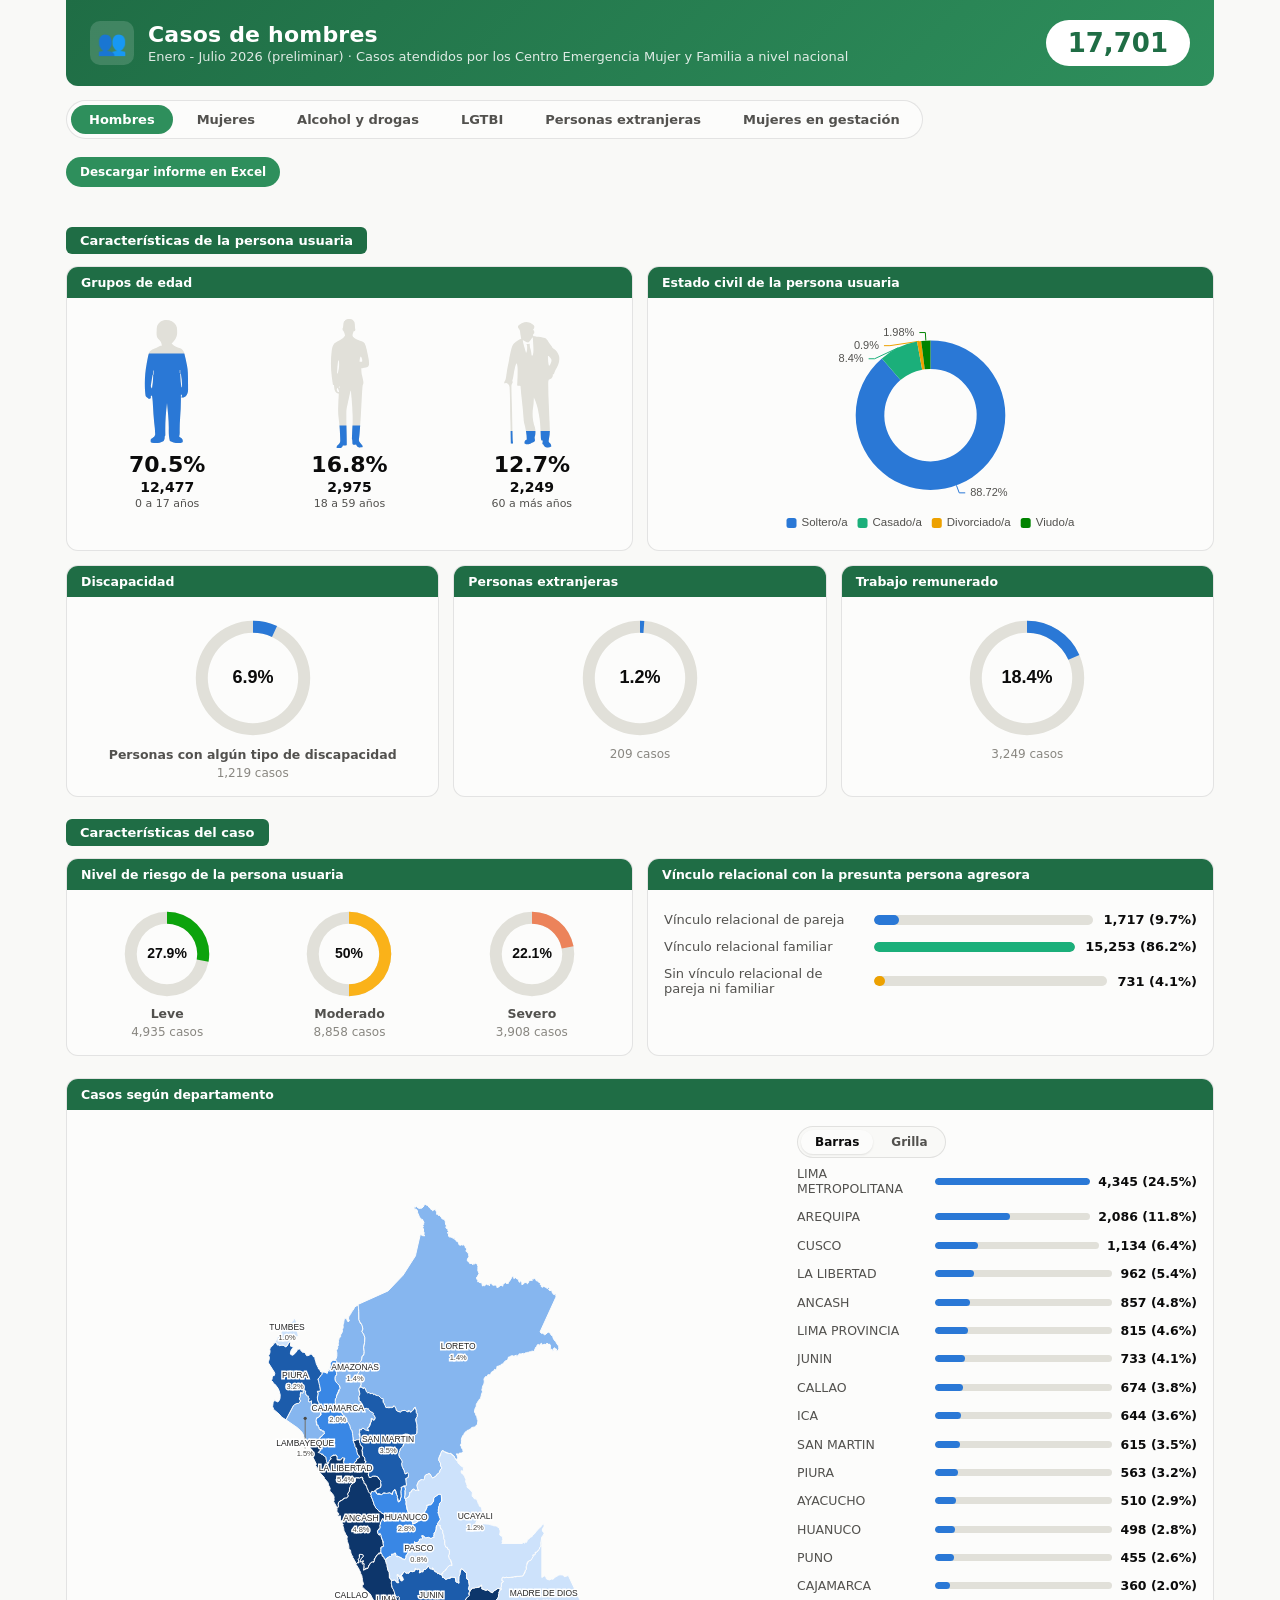
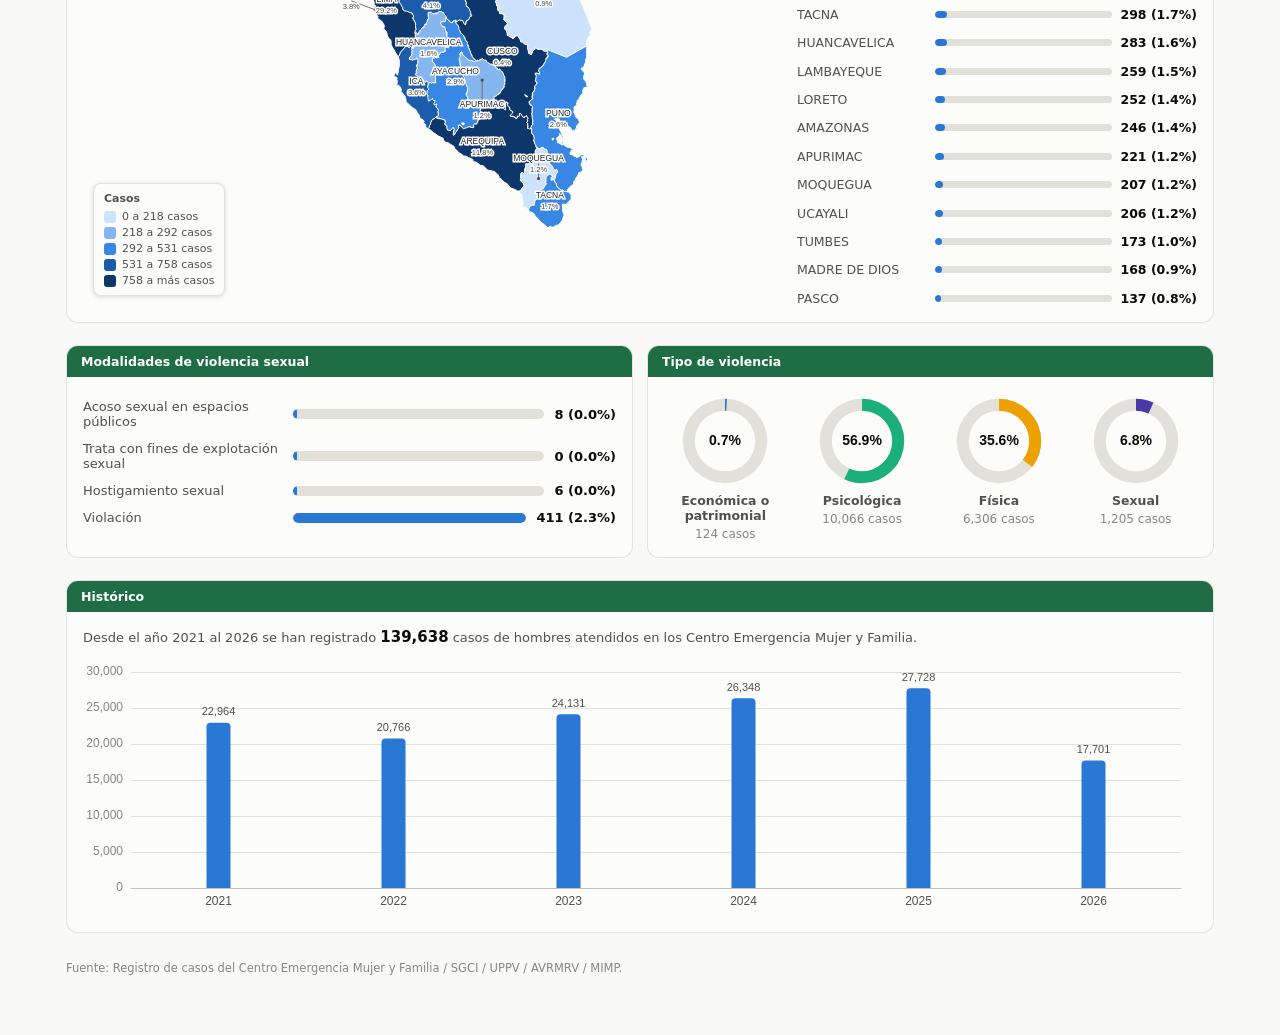
==== commit 1bf811ab: "incoporado excel descargable" ====
--- a/pagina/index.html
+++ b/pagina/index.html
@@ -32,6 +32,8 @@
     <button class="tab-btn" role="tab" data-tab="extranjeras" aria-selected="false">Personas extranjeras</button>
     <button class="tab-btn" role="tab" data-tab="gestantes" aria-selected="false">Mujeres en gestaci&oacute;n</button>
   </div>
+
+  <a class="download-informe" id="download-informe" href="data/informe_hombres.xlsx" download>Descargar informe en Excel</a>
 
   <div id="standard-dashboard">
 
--- a/pagina/css/style.css
+++ b/pagina/css/style.css
@@ -171,6 +171,22 @@
   color: #ffffff;
 }
 
+/* Descarga del informe -- un solo enlace para las 6 pestanas (antes las 4
+   tematicas tenian cada una el suyo, y hombres/mujeres no tenian ninguno);
+   el color sigue al tema activo (--header-green-2 ya responde a
+   .tema-mujeres/.tema-alcohol/etc). */
+.download-informe {
+  display: inline-block;
+  margin: 0 0 18px;
+  padding: 8px 14px;
+  border-radius: 999px;
+  background: var(--header-green-2);
+  color: #ffffff;
+  text-decoration: none;
+  font-size: 12px;
+  font-weight: 700;
+}
+
 /* ---------- Section / card scaffolding ---------- */
 
 .section-title {
--- a/pagina/css/alcohol.css
+++ b/pagina/css/alcohol.css
@@ -11,7 +11,6 @@
 .alcohol-dashboard { margin-top: 22px; }
 .version-v2 .alcohol-dashboard { background: var(--theme-tint); border: 1px solid var(--border); border-radius: var(--card-radius); padding: 18px; }
 .alcohol-intro { margin: 0 0 16px; color: var(--text-secondary); font-size: 14px; }
-.alcohol-download { display: inline-block; margin: 0 0 16px; padding: 8px 14px; border-radius: 999px; background: var(--header-green-2); color: #fff; text-decoration: none; font-size: 12px; font-weight: 700; }
 .alcohol-summary, .alcohol-grid { display: grid; gap: 14px; }
 .alcohol-summary { grid-template-columns: repeat(3, minmax(0, 1fr)); }
 .alcohol-grid { grid-template-columns: repeat(2, minmax(0, 1fr)); margin-top: 18px; }
--- a/pagina/css/lgtbi.css
+++ b/pagina/css/lgtbi.css
@@ -10,7 +10,6 @@
 .lgtbi-dashboard { margin-top: 22px; }
 .version-v2 .lgtbi-dashboard { background: var(--theme-tint); border: 1px solid var(--border); border-radius: var(--card-radius); padding: 18px; }
 .lgtbi-intro { margin: 0 0 16px; color: var(--text-secondary); font-size: 14px; }
-.lgtbi-download { display: inline-block; margin: 0 0 16px; padding: 8px 14px; border-radius: 999px; background: var(--header-green-2); color: #fff; text-decoration: none; font-size: 12px; font-weight: 700; }
 .lgtbi-grid { display: grid; grid-template-columns: repeat(2, minmax(0, 1fr)); gap: 14px; margin-top: 18px; }
 .lgtbi-stat { text-align: center; padding: 18px 12px; }
 .lgtbi-stat strong { display: block; font-size: clamp(24px, 4vw, 38px); color: var(--header-green-1); }
--- a/pagina/css/extranjeras.css
+++ b/pagina/css/extranjeras.css
@@ -10,7 +10,6 @@
 .extranjeras-dashboard { margin-top: 22px; }
 .version-v2 .extranjeras-dashboard { background: var(--theme-tint); border: 1px solid var(--border); border-radius: var(--card-radius); padding: 18px; }
 .extranjeras-intro { margin: 0 0 16px; color: var(--text-secondary); font-size: 14px; }
-.extranjeras-download { display: inline-block; margin: 0 0 16px; padding: 8px 14px; border-radius: 999px; background: var(--header-green-2); color: #fff; text-decoration: none; font-size: 12px; font-weight: 700; }
 .extranjeras-grid { display: grid; grid-template-columns: repeat(2, minmax(0, 1fr)); gap: 14px; margin-top: 18px; }
 .extranjeras-stat { text-align: center; padding: 18px 12px; }
 .extranjeras-stat strong { display: block; font-size: clamp(24px, 4vw, 38px); color: var(--header-green-1); }
--- a/pagina/css/gestantes.css
+++ b/pagina/css/gestantes.css
@@ -10,7 +10,6 @@
 .gestantes-dashboard { margin-top: 22px; }
 .version-v2 .gestantes-dashboard { background: var(--theme-tint); border: 1px solid var(--border); border-radius: var(--card-radius); padding: 18px; }
 .gestantes-intro { margin: 0 0 16px; color: var(--text-secondary); font-size: 14px; }
-.gestantes-download { display: inline-block; margin: 0 0 16px; padding: 8px 14px; border-radius: 999px; background: var(--header-green-2); color: #fff; text-decoration: none; font-size: 12px; font-weight: 700; }
 .gestantes-grid { display: grid; grid-template-columns: repeat(2, minmax(0, 1fr)); gap: 14px; margin-top: 18px; }
 .gestantes-stat { text-align: center; padding: 18px 12px; }
 .gestantes-stat strong { display: block; font-size: clamp(24px, 4vw, 38px); color: var(--header-green-1); }
